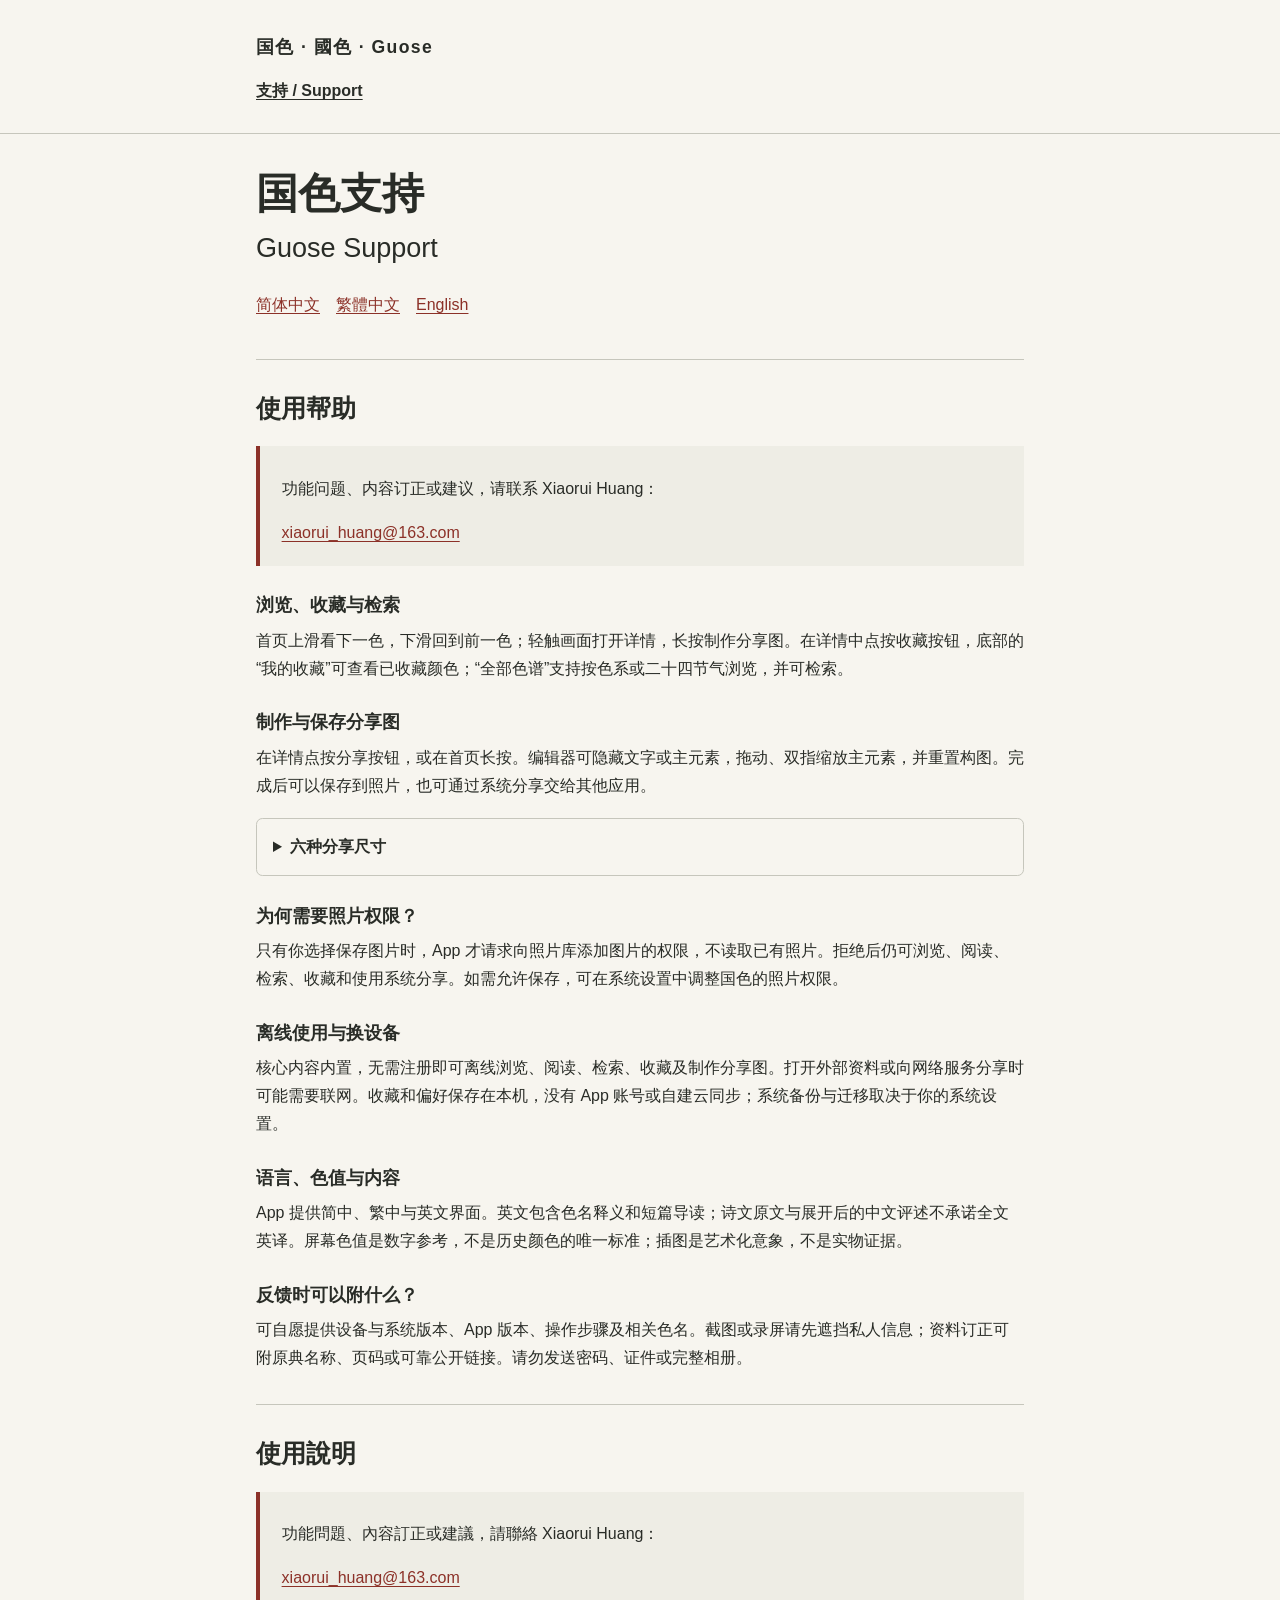
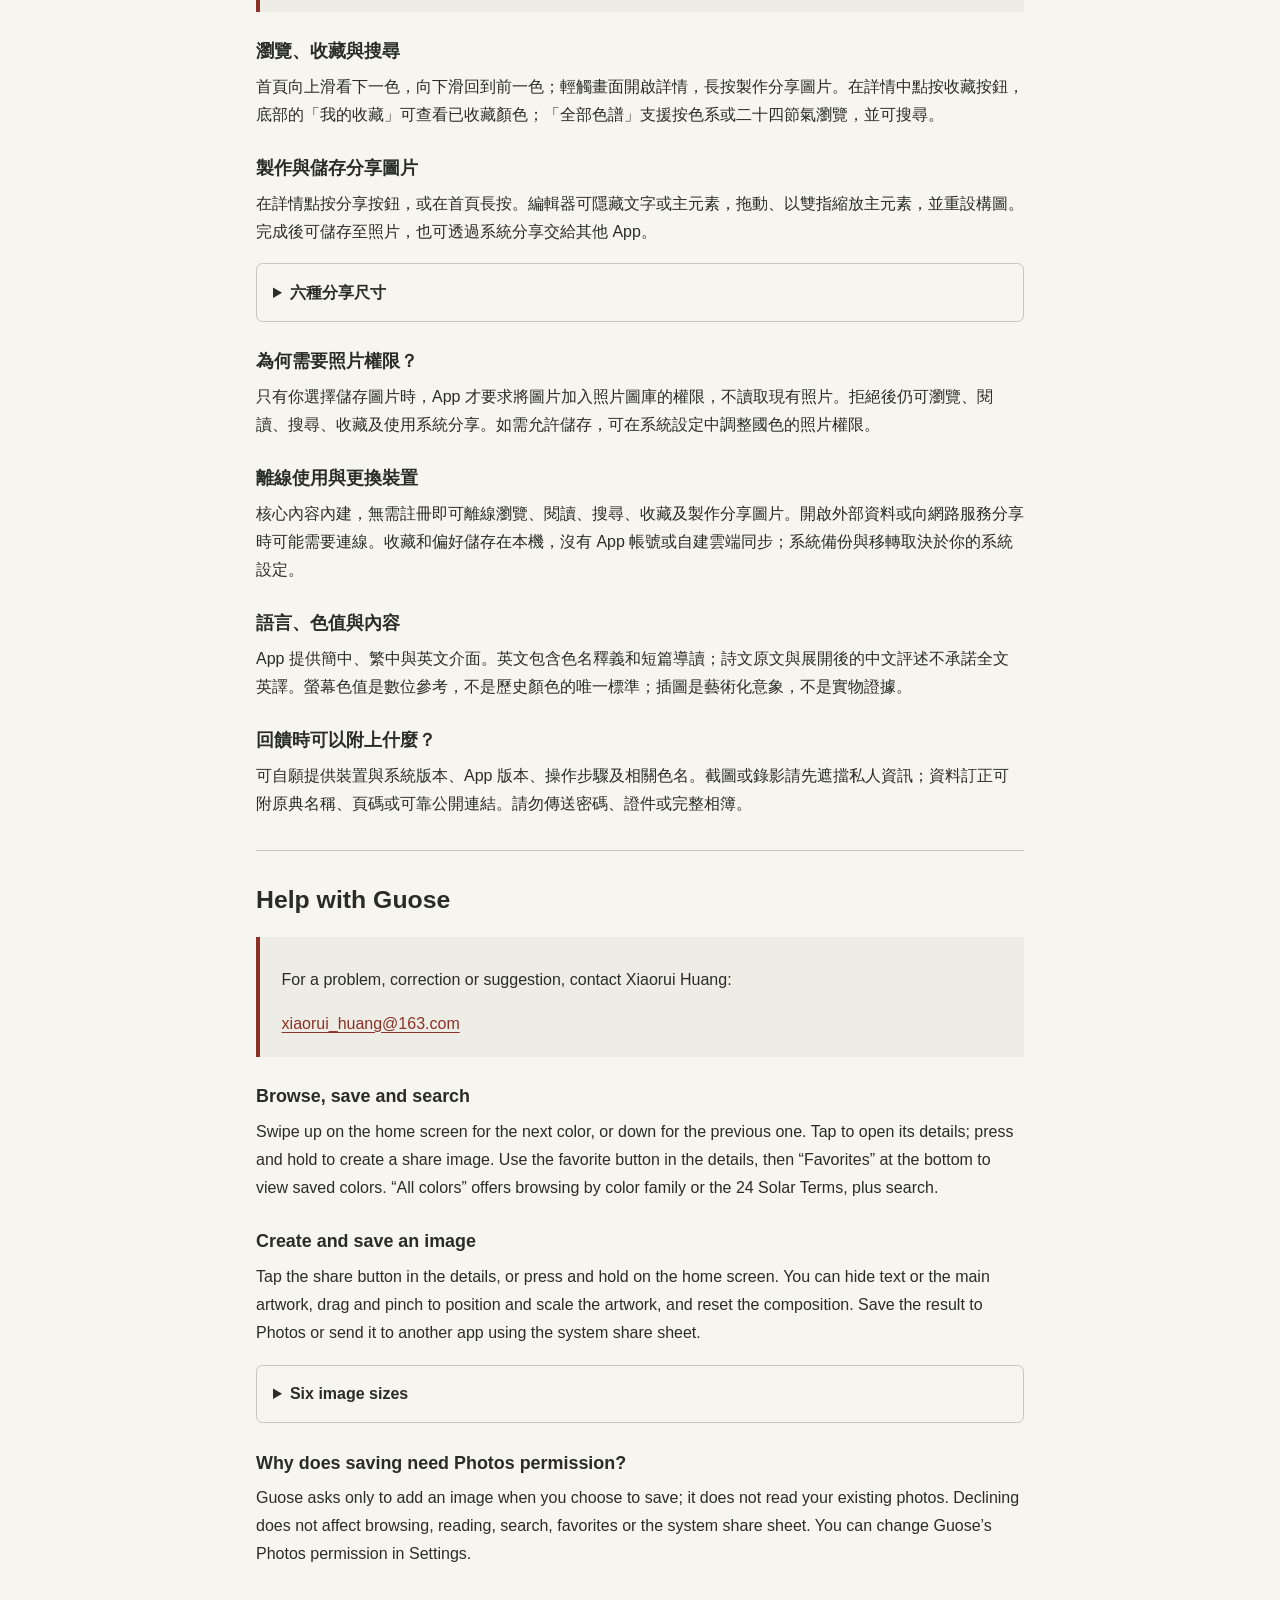
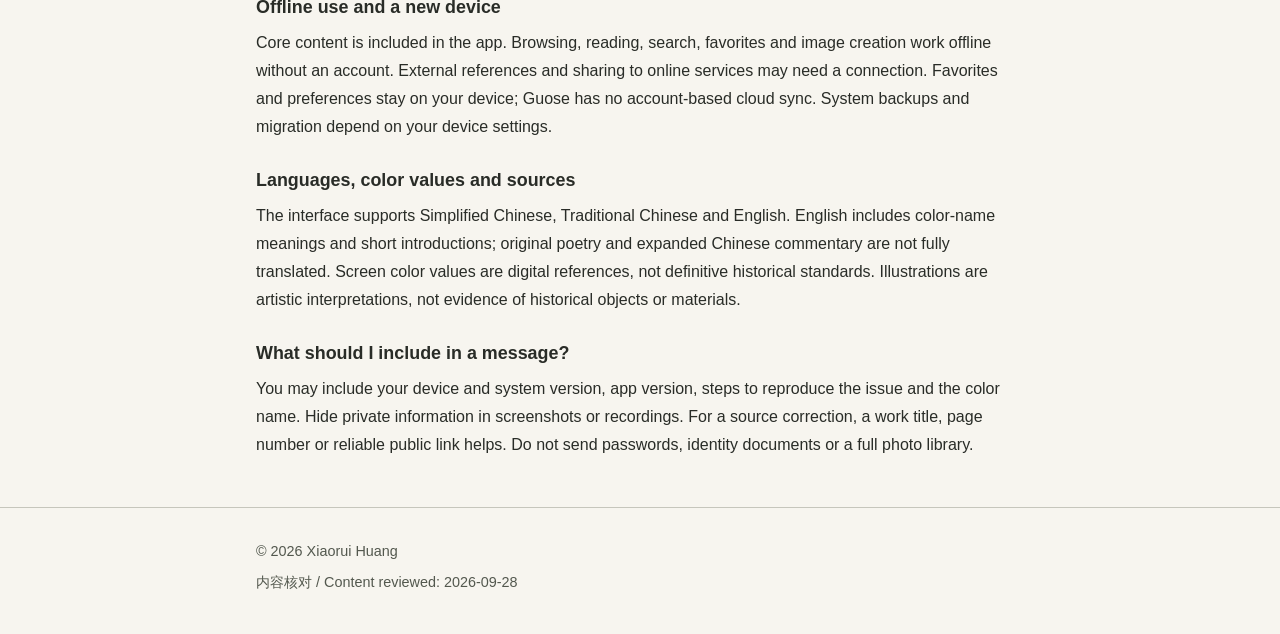
==== index.html @ 450cbd59 "Publish Guose support page" ====
<!doctype html>
<html lang="zh-Hans">
<head>
<meta charset="utf-8">
<meta name="viewport" content="width=device-width, initial-scale=1">
<meta name="referrer" content="no-referrer">
<meta name="description" content="国色 Guose 支持与使用帮助 — 简体中文、繁體中文、English。">
<title>国色支持 · Guose Support</title>
<link rel="stylesheet" href="styles.css">
</head>
<body>
<a class="skip-link" href="#main">跳至正文 / Skip to content</a>
<header><div class="wrap">
<p class="brand">国色 · 國色 · Guose</p>
<nav class="page-nav" aria-label="页面 / Pages">
<a href="index.html" aria-current="page">支持 / Support</a>
</nav></div></header>
<main class="wrap" id="main">
<h1>国色支持<span lang="en">Guose Support</span></h1>
<nav class="language-nav" aria-label="语言 / Language">
<a href="#zh-hans" lang="zh-Hans" hreflang="zh-Hans">简体中文</a>
<a href="#zh-hant" lang="zh-Hant" hreflang="zh-Hant">繁體中文</a>
<a href="#en" lang="en" hreflang="en">English</a>
</nav>
<section class="locale" id="zh-hans" lang="zh-Hans" aria-labelledby="title-hans">
<h2 id="title-hans">使用帮助</h2>
<div class="contact"><p>功能问题、内容订正或建议，请联系 Xiaorui Huang：</p><p><a href="mailto:xiaorui_huang@163.com">xiaorui_huang@163.com</a></p></div>
<h3>浏览、收藏与检索</h3>
<p>首页上滑看下一色，下滑回到前一色；轻触画面打开详情，长按制作分享图。在详情中点按收藏按钮，底部的“我的收藏”可查看已收藏颜色；“全部色谱”支持按色系或二十四节气浏览，并可检索。</p>
<h3>制作与保存分享图</h3>
<p>在详情点按分享按钮，或在首页长按。编辑器可隐藏文字或主元素，拖动、双指缩放主元素，并重置构图。完成后可以保存到照片，也可通过系统分享交给其他应用。</p>
<details><summary>六种分享尺寸</summary><table><caption>导出图片的像素尺寸</caption><thead><tr><th scope="col">格式</th><th scope="col">宽 × 高</th></tr></thead><tbody><tr><td>方形</td><td>1080 × 1080</td></tr><tr><td>小红书</td><td>1080 × 1440</td></tr><tr><td>竖图</td><td>1080 × 1350</td></tr><tr><td>故事</td><td>1080 × 1920</td></tr><tr><td>壁纸</td><td>1179 × 2556</td></tr><tr><td>朋友圈封面</td><td>1200 × 900</td></tr></tbody></table></details>
<h3>为何需要照片权限？</h3>
<p>只有你选择保存图片时，App 才请求向照片库添加图片的权限，不读取已有照片。拒绝后仍可浏览、阅读、检索、收藏和使用系统分享。如需允许保存，可在系统设置中调整国色的照片权限。</p>
<h3>离线使用与换设备</h3>
<p>核心内容内置，无需注册即可离线浏览、阅读、检索、收藏及制作分享图。打开外部资料或向网络服务分享时可能需要联网。收藏和偏好保存在本机，没有 App 账号或自建云同步；系统备份与迁移取决于你的系统设置。</p>
<h3>语言、色值与内容</h3>
<p>App 提供简中、繁中与英文界面。英文包含色名释义和短篇导读；诗文原文与展开后的中文评述不承诺全文英译。屏幕色值是数字参考，不是历史颜色的唯一标准；插图是艺术化意象，不是实物证据。</p>
<h3>反馈时可以附什么？</h3>
<p>可自愿提供设备与系统版本、App 版本、操作步骤及相关色名。截图或录屏请先遮挡私人信息；资料订正可附原典名称、页码或可靠公开链接。请勿发送密码、证件或完整相册。</p>
</section>
<section class="locale" id="zh-hant" lang="zh-Hant" aria-labelledby="title-hant">
<h2 id="title-hant">使用說明</h2>
<div class="contact"><p>功能問題、內容訂正或建議，請聯絡 Xiaorui Huang：</p><p><a href="mailto:xiaorui_huang@163.com">xiaorui_huang@163.com</a></p></div>
<h3>瀏覽、收藏與搜尋</h3>
<p>首頁向上滑看下一色，向下滑回到前一色；輕觸畫面開啟詳情，長按製作分享圖片。在詳情中點按收藏按鈕，底部的「我的收藏」可查看已收藏顏色；「全部色譜」支援按色系或二十四節氣瀏覽，並可搜尋。</p>
<h3>製作與儲存分享圖片</h3>
<p>在詳情點按分享按鈕，或在首頁長按。編輯器可隱藏文字或主元素，拖動、以雙指縮放主元素，並重設構圖。完成後可儲存至照片，也可透過系統分享交給其他 App。</p>
<details><summary>六種分享尺寸</summary><table><caption>匯出圖片的像素尺寸</caption><thead><tr><th scope="col">格式</th><th scope="col">寬 × 高</th></tr></thead><tbody><tr><td>方形</td><td>1080 × 1080</td></tr><tr><td>小紅書</td><td>1080 × 1440</td></tr><tr><td>豎圖</td><td>1080 × 1350</td></tr><tr><td>故事</td><td>1080 × 1920</td></tr><tr><td>壁紙</td><td>1179 × 2556</td></tr><tr><td>朋友圈封面</td><td>1200 × 900</td></tr></tbody></table></details>
<h3>為何需要照片權限？</h3>
<p>只有你選擇儲存圖片時，App 才要求將圖片加入照片圖庫的權限，不讀取現有照片。拒絕後仍可瀏覽、閱讀、搜尋、收藏及使用系統分享。如需允許儲存，可在系統設定中調整國色的照片權限。</p>
<h3>離線使用與更換裝置</h3>
<p>核心內容內建，無需註冊即可離線瀏覽、閱讀、搜尋、收藏及製作分享圖片。開啟外部資料或向網路服務分享時可能需要連線。收藏和偏好儲存在本機，沒有 App 帳號或自建雲端同步；系統備份與移轉取決於你的系統設定。</p>
<h3>語言、色值與內容</h3>
<p>App 提供簡中、繁中與英文介面。英文包含色名釋義和短篇導讀；詩文原文與展開後的中文評述不承諾全文英譯。螢幕色值是數位參考，不是歷史顏色的唯一標準；插圖是藝術化意象，不是實物證據。</p>
<h3>回饋時可以附上什麼？</h3>
<p>可自願提供裝置與系統版本、App 版本、操作步驟及相關色名。截圖或錄影請先遮擋私人資訊；資料訂正可附原典名稱、頁碼或可靠公開連結。請勿傳送密碼、證件或完整相簿。</p>
</section>
<section class="locale" id="en" lang="en" aria-labelledby="title-en">
<h2 id="title-en">Help with Guose</h2>
<div class="contact"><p>For a problem, correction or suggestion, contact Xiaorui Huang:</p><p><a href="mailto:xiaorui_huang@163.com">xiaorui_huang@163.com</a></p></div>
<h3>Browse, save and search</h3>
<p>Swipe up on the home screen for the next color, or down for the previous one. Tap to open its details; press and hold to create a share image. Use the favorite button in the details, then “Favorites” at the bottom to view saved colors. “All colors” offers browsing by color family or the 24 Solar Terms, plus search.</p>
<h3>Create and save an image</h3>
<p>Tap the share button in the details, or press and hold on the home screen. You can hide text or the main artwork, drag and pinch to position and scale the artwork, and reset the composition. Save the result to Photos or send it to another app using the system share sheet.</p>
<details><summary>Six image sizes</summary><table><caption>Export dimensions in pixels</caption><thead><tr><th scope="col">Format</th><th scope="col">Width × height</th></tr></thead><tbody><tr><td>Square</td><td>1080 × 1080</td></tr><tr><td>RedNote</td><td>1080 × 1440</td></tr><tr><td>Portrait</td><td>1080 × 1350</td></tr><tr><td>Story</td><td>1080 × 1920</td></tr><tr><td>Wallpaper</td><td>1179 × 2556</td></tr><tr><td>WeChat Moments cover</td><td>1200 × 900</td></tr></tbody></table></details>
<h3>Why does saving need Photos permission?</h3>
<p>Guose asks only to add an image when you choose to save; it does not read your existing photos. Declining does not affect browsing, reading, search, favorites or the system share sheet. You can change Guose’s Photos permission in Settings.</p>
<h3>Offline use and a new device</h3>
<p>Core content is included in the app. Browsing, reading, search, favorites and image creation work offline without an account. External references and sharing to online services may need a connection. Favorites and preferences stay on your device; Guose has no account-based cloud sync. System backups and migration depend on your device settings.</p>
<h3>Languages, color values and sources</h3>
<p>The interface supports Simplified Chinese, Traditional Chinese and English. English includes color-name meanings and short introductions; original poetry and expanded Chinese commentary are not fully translated. Screen color values are digital references, not definitive historical standards. Illustrations are artistic interpretations, not evidence of historical objects or materials.</p>
<h3>What should I include in a message?</h3>
<p>You may include your device and system version, app version, steps to reproduce the issue and the color name. Hide private information in screenshots or recordings. For a source correction, a work title, page number or reliable public link helps. Do not send passwords, identity documents or a full photo library.</p>
</section>
</main>
<footer><div class="wrap"><p>© 2026 Xiaorui Huang</p><p>内容核对 / Content reviewed: <time datetime="2026-09-28">2026-09-28</time></p></div></footer>
</body>
</html>
---- styles.css ----
:root { color-scheme: light; font-family: -apple-system, BlinkMacSystemFont, "Segoe UI", "PingFang SC", "PingFang TC", "Microsoft YaHei", sans-serif; color: #292c27; background: #f7f5ef; line-height: 1.75; }
* { box-sizing: border-box; }
body { margin: 0; }
a { color: #8c3128; text-underline-offset: .2em; overflow-wrap: anywhere; }
a:hover { text-decoration-thickness: 2px; }
:focus-visible { outline: 3px solid #8c3128; outline-offset: 4px; }
.skip-link { position: absolute; top: .5rem; left: .5rem; padding: .65rem 1rem; background: #fff; transform: translateY(-160%); }
.skip-link:focus { transform: none; z-index: 2; }
.wrap { width: min(100% - 2.5rem, 48rem); margin-inline: auto; }
header { padding-block: 2rem 1.25rem; border-bottom: 1px solid #c6c6bc; }
.brand { margin: 0 0 .4rem; font-size: 1.1rem; font-weight: 650; letter-spacing: .08em; }
.page-nav, .language-nav { display: flex; flex-wrap: wrap; align-items: center; gap: .15rem 1rem; }
nav a { display: inline-flex; align-items: center; min-height: 44px; }
nav [aria-current="page"] { color: #292c27; font-weight: 700; }
main { padding-block: 2rem; }
h1, h2, h3 { line-height: 1.35; text-wrap: balance; }
h1 { margin: 0 0 1rem; font-size: clamp(1.85rem, 6vw, 2.6rem); }
h1 span { display: block; font-size: .65em; font-weight: 500; margin-top: .3em; }
h2 { margin: 0 0 1rem; font-size: 1.55rem; }
h3 { margin: 1.7rem 0 .45rem; font-size: 1.12rem; }
p { margin: .6rem 0 1rem; }
.meta { font-size: .92rem; color: #53584e; }
.locale { border-top: 1px solid #c6c6bc; margin-top: 2rem; padding-top: 2rem; scroll-margin-top: 1.5rem; }
.contact { padding: 1.2rem 1.35rem; border-left: 4px solid #8c3128; background: #eeede5; margin-block: 1.3rem; }
.contact p:last-child { margin-bottom: 0; }
details { margin-block: 1.1rem; border: 1px solid #c6c6bc; border-radius: .4rem; padding: .25rem 1rem; }
summary { cursor: pointer; padding-block: .65rem; font-weight: 600; min-height: 44px; }
table { width: 100%; border-collapse: collapse; margin-block: .3rem 1rem; font-size: .95rem; }
caption { text-align: left; color: #53584e; font-size: .9rem; margin-bottom: .5rem; }
th, td { text-align: left; padding: .5rem .4rem; border-bottom: 1px solid #c6c6bc; vertical-align: top; }
th:last-child, td:last-child { white-space: nowrap; }
footer { border-top: 1px solid #c6c6bc; padding-block: 1.5rem 2rem; color: #53584e; font-size: .9rem; }
footer p { margin: .4rem 0; }
@media (max-width: 380px) { .wrap { width: calc(100% - 2rem); } .contact { padding: .9rem; } details { padding-inline: .65rem; } }
@media print { :root { background: #fff; color: #000; font-size: 11pt; } .wrap { width: 100%; } .skip-link, .language-nav { display: none; } .locale { break-before: page; } a { color: #000; } h3 { break-after: avoid; } }
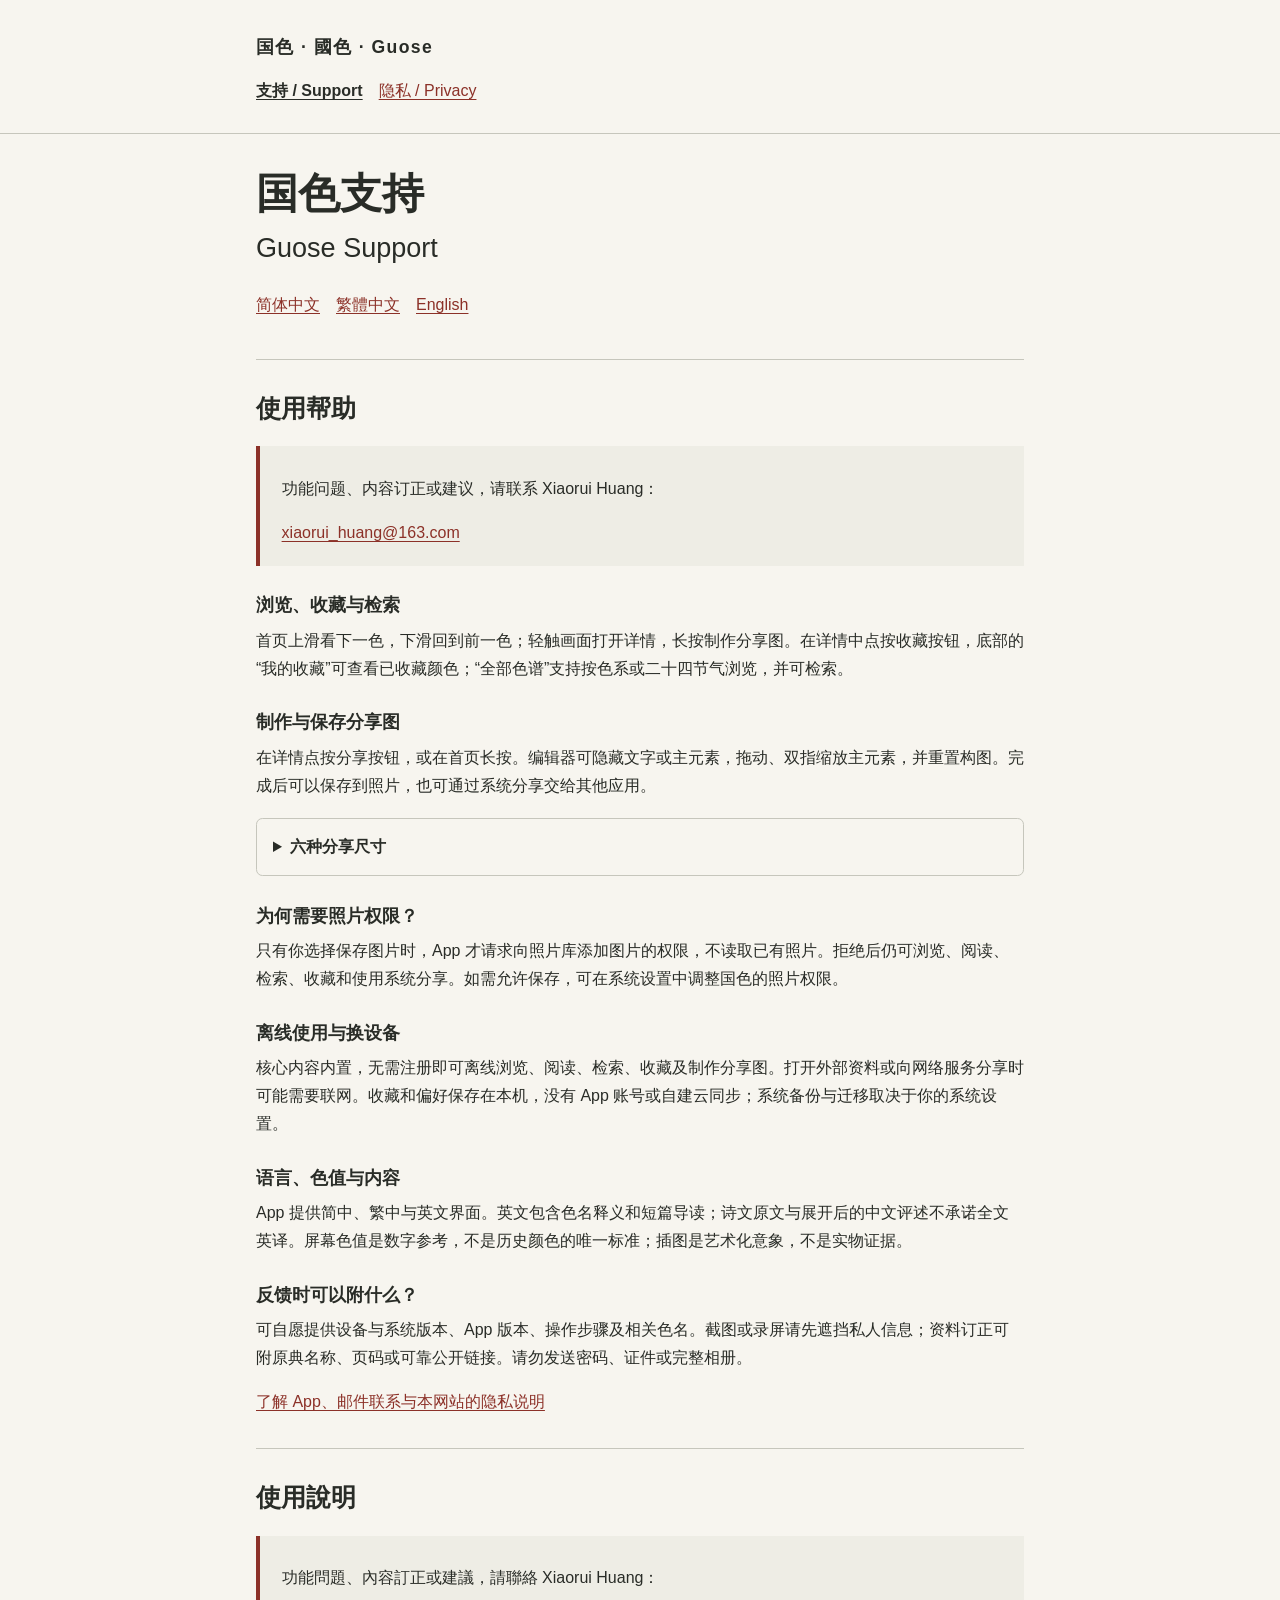
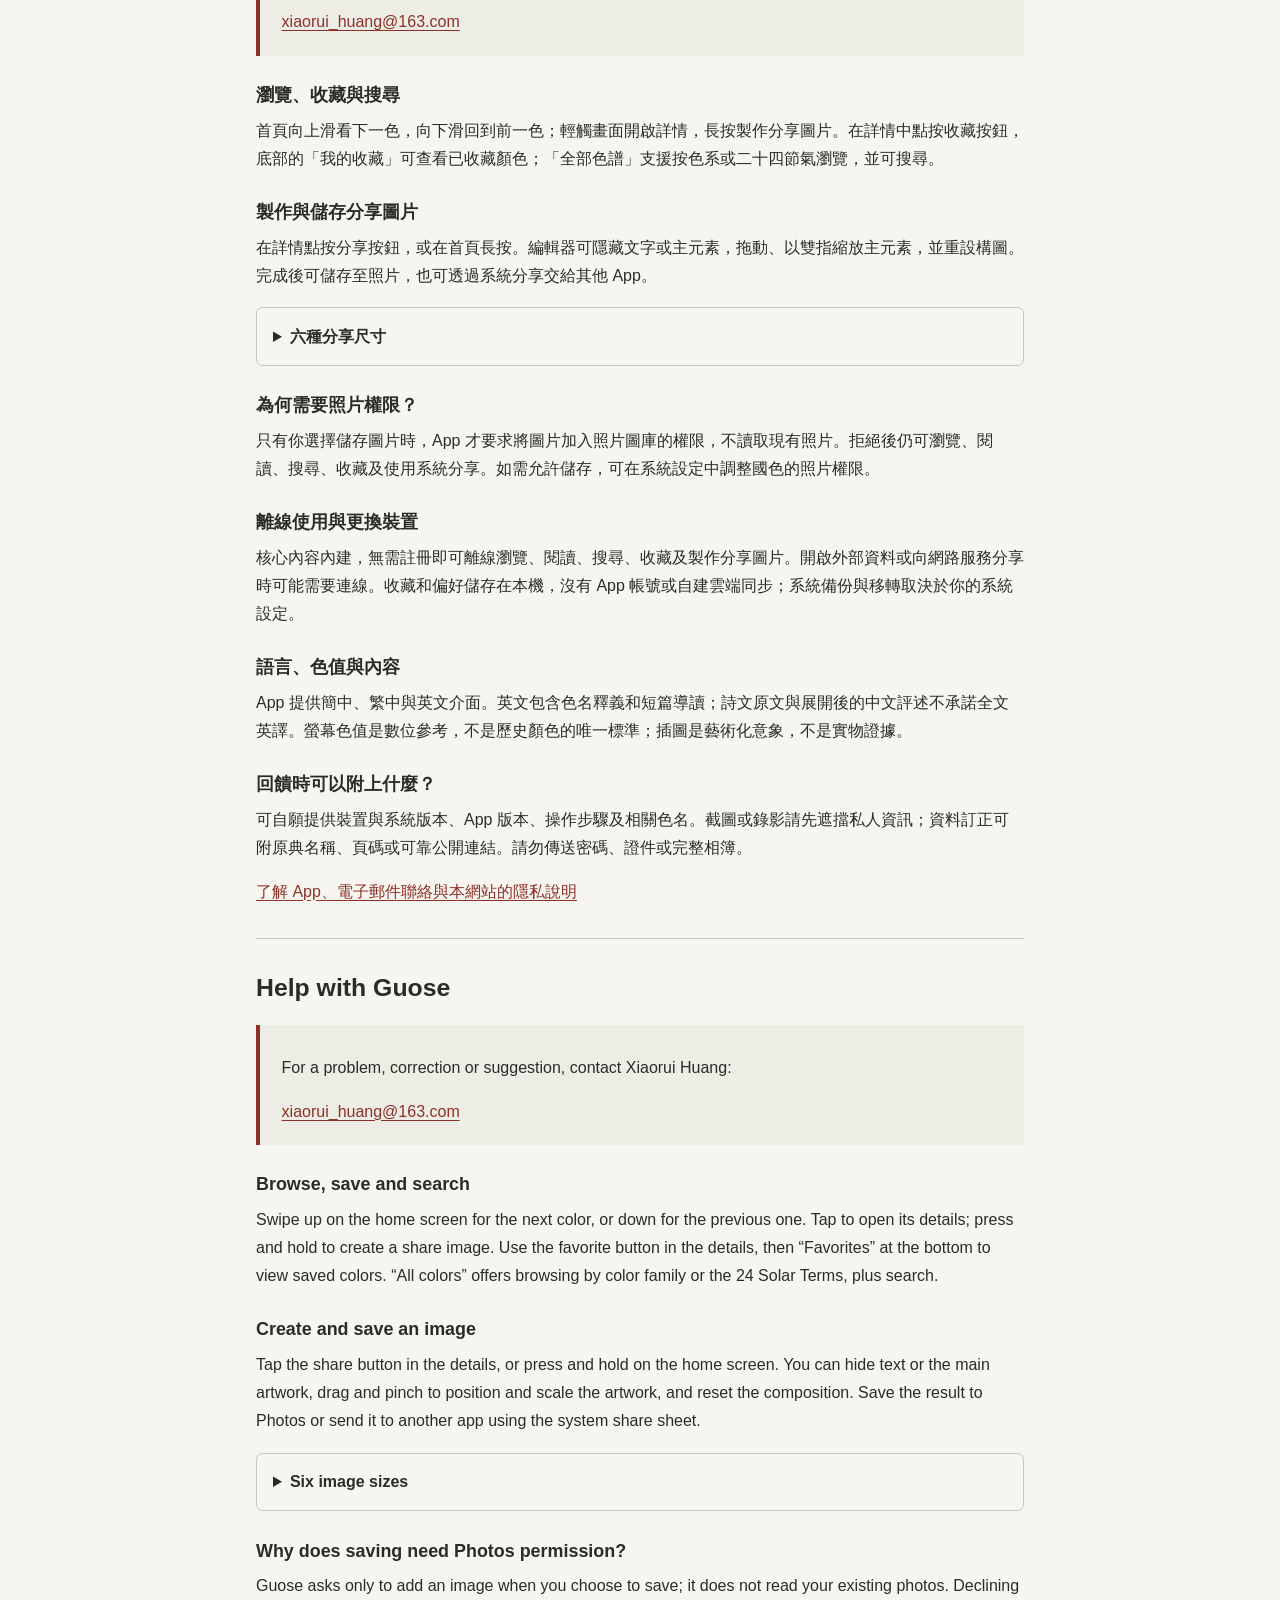
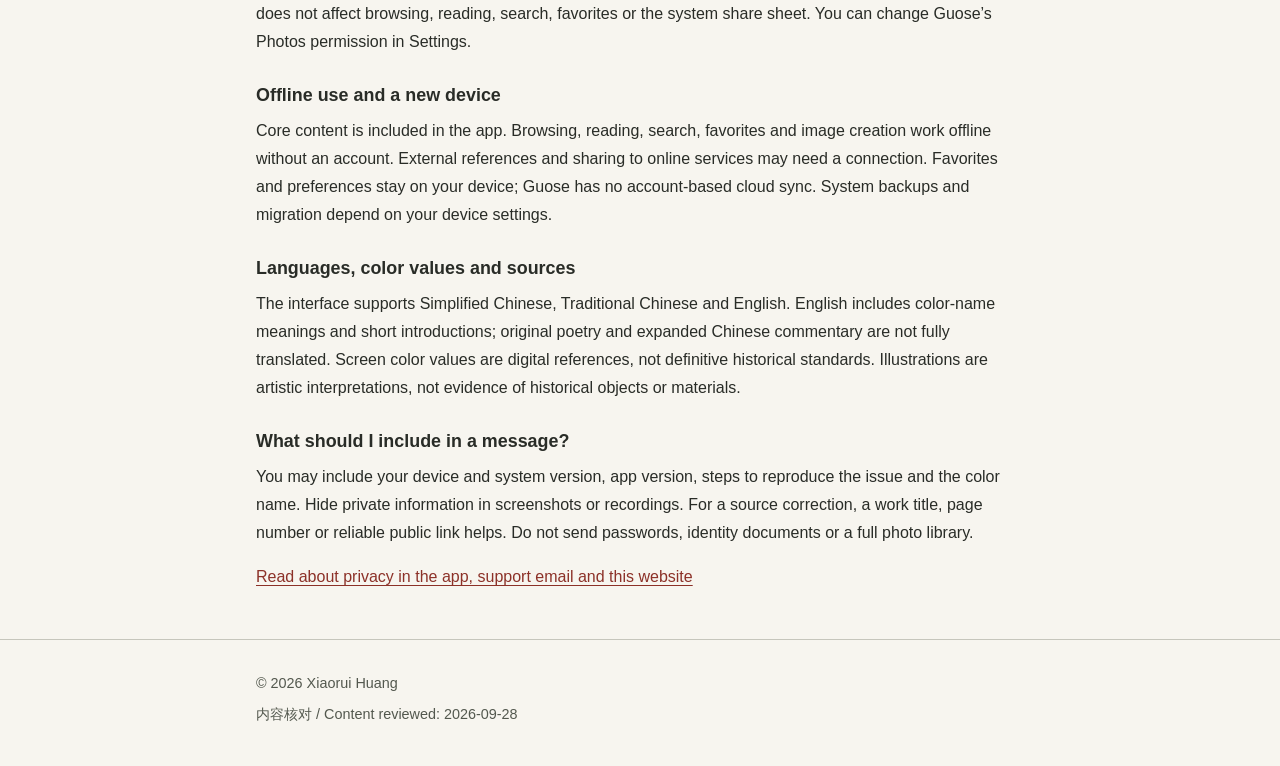
==== commit 07f16b8f: "Publish confirmed multilingual privacy policy" ====
--- a/index.html
+++ b/index.html
@@ -14,6 +14,7 @@
 <p class="brand">国色 · 國色 · Guose</p>
 <nav class="page-nav" aria-label="页面 / Pages">
 <a href="index.html" aria-current="page">支持 / Support</a>
+<a href="privacy.html">隐私 / Privacy</a>
 </nav></div></header>
 <main class="wrap" id="main">
 <h1>国色支持<span lang="en">Guose Support</span></h1>
@@ -38,6 +39,7 @@
 <p>App 提供简中、繁中与英文界面。英文包含色名释义和短篇导读；诗文原文与展开后的中文评述不承诺全文英译。屏幕色值是数字参考，不是历史颜色的唯一标准；插图是艺术化意象，不是实物证据。</p>
 <h3>反馈时可以附什么？</h3>
 <p>可自愿提供设备与系统版本、App 版本、操作步骤及相关色名。截图或录屏请先遮挡私人信息；资料订正可附原典名称、页码或可靠公开链接。请勿发送密码、证件或完整相册。</p>
+<p><a href="privacy.html#zh-hans">了解 App、邮件联系与本网站的隐私说明</a></p>
 </section>
 <section class="locale" id="zh-hant" lang="zh-Hant" aria-labelledby="title-hant">
 <h2 id="title-hant">使用說明</h2>
@@ -55,6 +57,7 @@
 <p>App 提供簡中、繁中與英文介面。英文包含色名釋義和短篇導讀；詩文原文與展開後的中文評述不承諾全文英譯。螢幕色值是數位參考，不是歷史顏色的唯一標準；插圖是藝術化意象，不是實物證據。</p>
 <h3>回饋時可以附上什麼？</h3>
 <p>可自願提供裝置與系統版本、App 版本、操作步驟及相關色名。截圖或錄影請先遮擋私人資訊；資料訂正可附原典名稱、頁碼或可靠公開連結。請勿傳送密碼、證件或完整相簿。</p>
+<p><a href="privacy.html#zh-hant">了解 App、電子郵件聯絡與本網站的隱私說明</a></p>
 </section>
 <section class="locale" id="en" lang="en" aria-labelledby="title-en">
 <h2 id="title-en">Help with Guose</h2>
@@ -72,6 +75,7 @@
 <p>The interface supports Simplified Chinese, Traditional Chinese and English. English includes color-name meanings and short introductions; original poetry and expanded Chinese commentary are not fully translated. Screen color values are digital references, not definitive historical standards. Illustrations are artistic interpretations, not evidence of historical objects or materials.</p>
 <h3>What should I include in a message?</h3>
 <p>You may include your device and system version, app version, steps to reproduce the issue and the color name. Hide private information in screenshots or recordings. For a source correction, a work title, page number or reliable public link helps. Do not send passwords, identity documents or a full photo library.</p>
+<p><a href="privacy.html#en">Read about privacy in the app, support email and this website</a></p>
 </section>
 </main>
 <footer><div class="wrap"><p>© 2026 Xiaorui Huang</p><p>内容核对 / Content reviewed: <time datetime="2026-09-28">2026-09-28</time></p></div></footer>
